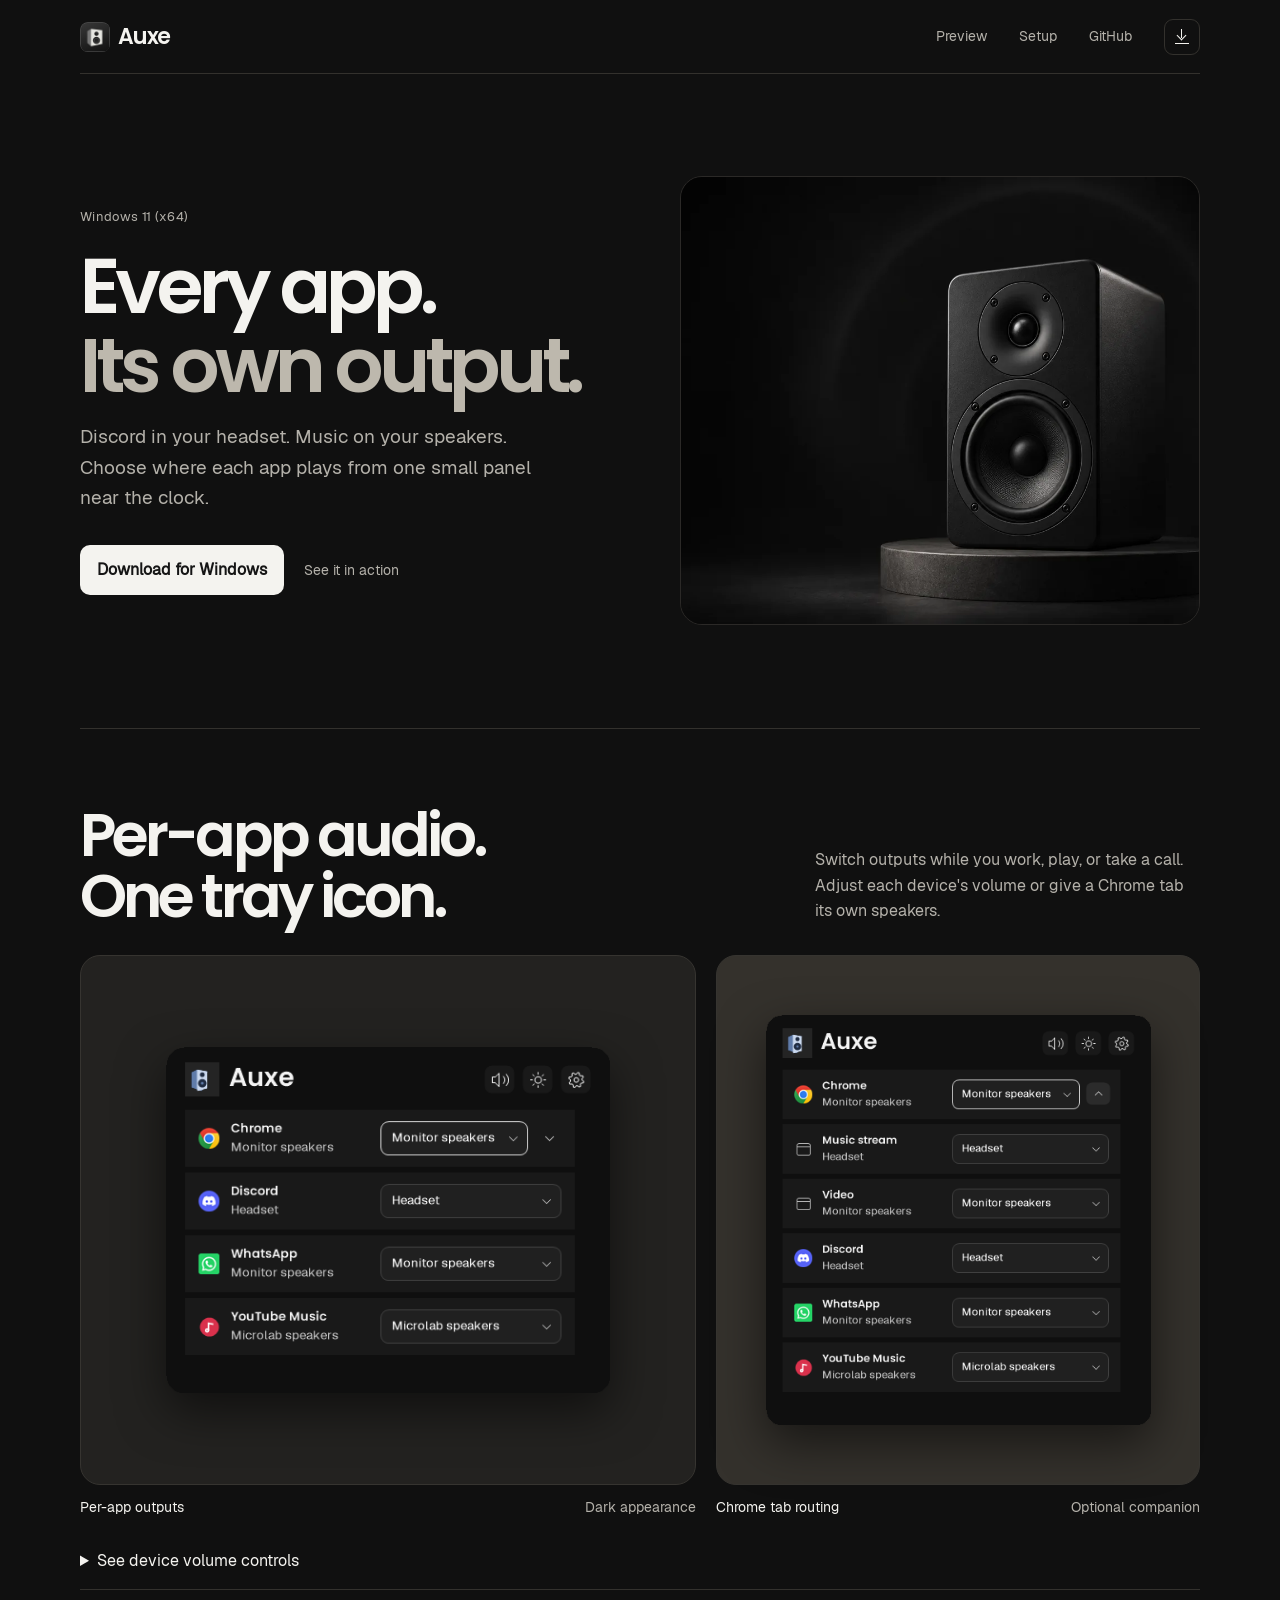
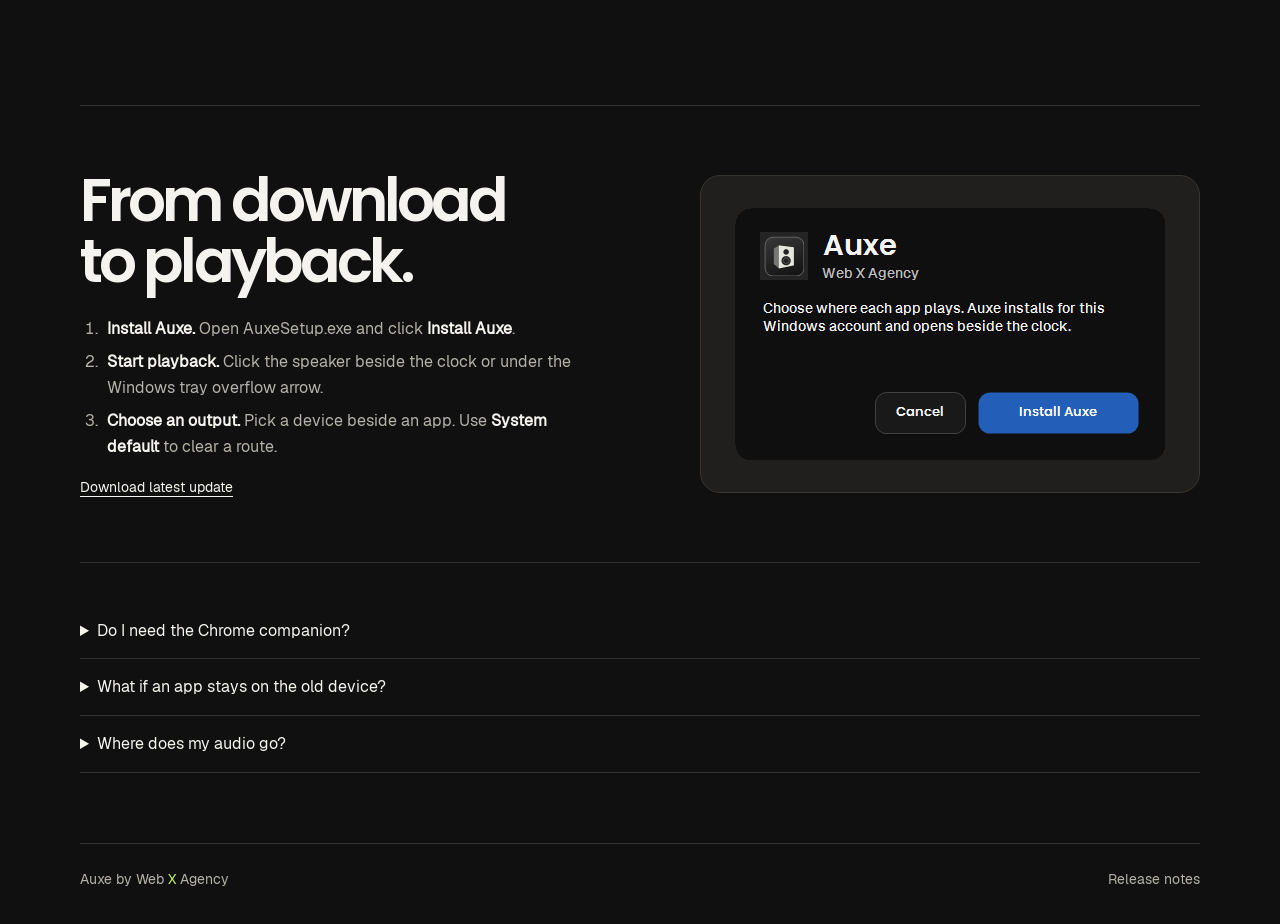
==== docs/index.html @ c4a6a3f7 "Link the Auxe footer to Web X Agency" ====
<!doctype html>
<html lang="en">
<head>
  <meta charset="utf-8">
  <meta name="viewport" content="width=device-width, initial-scale=1">
  <meta name="description" content="Auxe is a lightweight Windows 11 tray app for choosing a different audio output for each app.">
  <meta name="theme-color" content="#101010">
  <title>Auxe Windows Audio Router</title>
  <link rel="icon" href="assets/auxe.png" type="image/png">
  <link rel="stylesheet" href="style.css">
  <script src="motion.js" defer></script>
</head>
<body>
  <a class="skip" href="#main">Skip to content</a>
  <header class="top shell">
    <a class="wordmark" href="./" aria-label="Auxe home"><img src="assets/auxe.png" alt="" width="30" height="30">Auxe</a>
    <nav aria-label="Main navigation">
      <a href="#preview">Preview</a>
      <a href="#setup">Setup</a>
      <a class="nav-source" href="https://github.com/rasithsenanayake/auxe">GitHub</a>
      <a class="nav-download" href="https://github.com/rasithsenanayake/auxe/releases/latest/download/AuxeSetup.exe" aria-label="Download the latest Auxe installer" title="Download Auxe"><span class="download-icon" aria-hidden="true"></span></a>
    </nav>
  </header>

  <main id="main">
    <section class="hero shell" aria-labelledby="hero-title">
      <div class="hero-copy">
        <p class="eyebrow">Windows 11 (x64)</p>
        <h1 id="hero-title">Every app.<br><span>Its own output.</span></h1>
        <p class="lede">Discord in your headset. Music on your speakers. Choose where each app plays from one small panel near the clock.</p>
        <div class="actions">
          <a class="button" href="https://github.com/rasithsenanayake/auxe/releases/latest/download/AuxeSetup.exe">Download for Windows</a>
          <a class="text-link" href="#preview">See it in action</a>
        </div>
      </div>
      <div class="hero-art">
        <img src="assets/speaker.webp" width="1200" height="800" fetchpriority="high" alt="A black two-driver speaker photographed in a dark studio">
      </div>
    </section>

    <section class="preview shell" id="preview" aria-labelledby="preview-title">
      <div class="section-heading" data-reveal>
        <h2 id="preview-title">Per-app audio.<br>One tray icon.</h2>
        <p>Switch outputs while you work, play, or take a call. Adjust each device's volume or give a Chrome tab its own speakers.</p>
      </div>
      <div class="gallery">
        <figure data-reveal>
          <div class="frame dark-frame"><img src="assets/app-outputs.png" alt="Auxe dark tray showing independent outputs for Chrome, Discord, WhatsApp and YouTube Music" width="466" height="364" loading="lazy"></div>
          <figcaption>Per-app outputs <span>Dark appearance</span></figcaption>
        </figure>
        <figure data-reveal>
          <div class="frame light-frame"><img src="assets/chrome-tabs.png" alt="Auxe with the Chrome row expanded and two browser tabs routed independently" width="466" height="496" loading="lazy"></div>
          <figcaption>Chrome tab routing <span>Optional companion</span></figcaption>
        </figure>
      </div>
      <details class="volume-preview">
        <summary>See device volume controls</summary>
        <img src="assets/device-volume.png" width="466" height="298" loading="lazy" alt="Auxe device volume sliders for a headset, monitor and speakers">
      </details>
    </section>

    <section class="setup shell" id="setup" aria-labelledby="setup-title">
      <div data-reveal>
        <h2 id="setup-title">From download<br>to playback.</h2>
        <ol>
          <li><strong>Install Auxe.</strong> Open AuxeSetup.exe and click <strong>Install Auxe</strong>.</li>
          <li><strong>Start playback.</strong> Click the speaker beside the clock or under the Windows tray overflow arrow.</li>
          <li><strong>Choose an output.</strong> Pick a device beside an app. Use <strong>System default</strong> to clear a route.</li>
        </ol>
        <p class="update-link"><a href="https://github.com/rasithsenanayake/auxe/releases/latest/download/AuxeSetup.exe">Download latest update</a></p>
      </div>
      <figure class="setup-image" data-reveal><img src="assets/setup.png" width="430" height="252" loading="lazy" alt="Auxe Setup with a large Install Auxe button"></figure>
    </section>

    <section class="answers shell" aria-label="Common questions">
      <details>
        <summary>Do I need the Chrome companion?</summary>
        <p>Use the companion for individual Chrome tabs and the installed YouTube Music window. Windows apps like Discord and WhatsApp work with Auxe on their own. Open the gear menu in Auxe and choose <strong>Chrome companion setup</strong> for the folder and instructions.</p>
      </details>
      <details>
        <summary>What if an app stays on the old device?</summary>
        <p>Some apps hold on to their original audio stream. Restart playback, rejoin the call, or set the playback device inside that app to System default.</p>
      </details>
      <details>
        <summary>Where does my audio go?</summary>
        <p>Audio stays on your PC. Auxe has no account, analytics, or telemetry. Optional update checks contact GitHub to fetch releases. You can turn them off in the gear menu.</p>
      </details>
    </section>
  </main>

  <footer class="shell footer">
    <span>Auxe by <a href="https://www.thewebxagency.com/">Web <span class="agency-accent">X</span> Agency</a></span>
    <a href="https://github.com/rasithsenanayake/auxe/releases">Release notes</a>
  </footer>
</body>
</html>
---- docs/style.css ----
@font-face {
  font-family: Geist;
  src: url("assets/Geist-Regular.ttf") format("truetype");
  font-display: swap;
}
@font-face {
  font-family: Poppins;
  src: url("assets/Poppins-SemiBold.ttf") format("truetype");
  font-weight: 600;
  font-display: swap;
}

:root {
  color-scheme: dark;
  --background: #101010;
  --ink: #f4f3ef;
  --muted: #b4b1aa;
  --line: #33312d;
  --display: Poppins, "Segoe UI", sans-serif;
  --body: Geist, "Segoe UI", sans-serif;
}

* { box-sizing: border-box; }
html { scroll-behavior: smooth; }
body { margin: 0; background: var(--background); color: var(--ink); font: 16px/1.6 var(--body); }
a { color: inherit; }
img { display: block; max-width: 100%; height: auto; }
figure, p { margin: 0; }
a:focus-visible, summary:focus-visible { outline: 2px solid #e9e2d3; outline-offset: 5px; }
.shell { width: min(1120px, calc(100% - 56px)); margin-inline: auto; }
.skip { position: absolute; top: 10px; left: 12px; padding: 10px 14px; background: var(--ink); color: var(--background); transform: translateY(-160%); z-index: 2; }
.skip:focus { transform: none; }

.top { min-height: 74px; display: flex; align-items: center; justify-content: space-between; border-bottom: 1px solid var(--line); gap: 18px; }
.wordmark { display: inline-flex; align-items: center; gap: 8px; font: 600 22px/1 var(--display); letter-spacing: -.055em; text-decoration: none; }
.wordmark img { background: #262626; border-radius: 8px; }
nav { display: flex; align-items: center; gap: clamp(14px, 3vw, 32px); }
nav a, .footer a { color: var(--muted); text-decoration: none; font-size: 14px; }
nav a:hover, .footer a:hover, .text-link:hover { color: #fff; }
.footer .agency-accent { color: #c7f464; }
.nav-download { display: inline-grid; place-items: center; width: 36px; height: 36px; flex: 0 0 auto; color: var(--ink); border: 1px solid var(--line); border-radius: 9px; transition: background .18s; }
.nav-download:hover { background: #31302d; }
.download-icon { position: relative; width: 14px; height: 15px; border-bottom: 1.5px solid currentColor; }
.download-icon::before { content: ""; position: absolute; height: 9px; border-left: 1.5px solid currentColor; left: 6px; top: 0; }
.download-icon::after { content: ""; position: absolute; width: 6px; height: 6px; border-bottom: 1.5px solid currentColor; border-right: 1.5px solid currentColor; left: 3.25px; top: 3px; transform: rotate(45deg); }

.hero { display: grid; grid-template-columns: 1.04fr .96fr; gap: 36px; align-items: center; padding-block: clamp(50px, 8vw, 106px); }
.eyebrow { color: var(--muted); font-size: 13px; letter-spacing: .025em; }
h1, h2 { font: 600 1em/1.02 var(--display); margin: 0; letter-spacing: -.065em; }
h1 { font-size: clamp(49px, 6vw, 84px); margin-block: 20px 18px; }
h1 span { color: #bdb8ad; }
.lede { color: var(--muted); max-width: 38ch; font-size: clamp(16px, 1.6vw, 19px); }
.actions { margin-top: 32px; display: flex; align-items: center; flex-wrap: wrap; gap: 20px; }
.button { display: inline-flex; gap: 13px; align-items: center; padding: 12px 17px; border-radius: 10px; background: var(--ink); color: #151515; font-weight: 650; text-decoration: none; transition: background .18s, transform .18s; }
.button:hover { background: #ded9cf; transform: translateY(-2px); }
.text-link { color: var(--muted); text-decoration: none; font-size: 14px; }
.hero-art { overflow: hidden; border: 1px solid #2b2927; border-radius: 22px; background: #141414; }
.hero-art img { aspect-ratio: 1.16; width: 100%; object-fit: cover; object-position: 64% center; }

.preview, .setup, .answers { scroll-margin-top: 20px; }
.preview { border-top: 1px solid var(--line); padding-top: clamp(42px, 6vw, 76px); }
.section-heading { display: flex; justify-content: space-between; align-items: end; flex-wrap: wrap; gap: 22px; margin-bottom: 28px; }
h2 { font-size: clamp(36px, 5vw, 60px); }
.section-heading p { color: var(--muted); max-width: 35ch; padding-bottom: 3px; }
.gallery { display: grid; grid-template-columns: 1.12fr .88fr; gap: 20px; }
.frame { min-height: clamp(350px, 44vw, 530px); display: grid; place-items: center; padding: clamp(16px, 4vw, 48px); border-radius: 20px; border: 1px solid #363430; }
.dark-frame { background: #232220; }
.light-frame { background: #34312c; }
.frame img { width: min(100%, 444px); filter: drop-shadow(0 18px 24px #0008); }
.light-frame img { width: min(100%, 385px); }
figcaption { margin-top: 11px; display: flex; justify-content: space-between; gap: 10px; font-size: 14px; }
figcaption span { color: var(--muted); }
.volume-preview { margin-top: 15px; }
.volume-preview img { margin-block: 16px 4px; border: 1px solid var(--line); border-radius: 18px; }
.setup { display: grid; grid-template-columns: 1.08fr .92fr; align-items: center; gap: 32px; margin-top: clamp(58px, 9vw, 118px); padding-block: clamp(38px, 5vw, 66px); border-block: 1px solid var(--line); }
.setup ol { padding-inline-start: 22px; color: var(--muted); margin: 23px 0 0; max-width: 47ch; }
.setup li { padding-left: 5px; margin-bottom: 8px; }
.setup strong { color: var(--ink); }
.update-link { margin-top: 16px; font-size: 14px; }
.update-link a { text-underline-offset: 4px; }
.setup-image { display: grid; justify-items: center; padding: clamp(16px, 4vw, 32px); background: #201f1d; border: 1px solid #383530; border-radius: 20px; }
.answers { padding-block: 40px 70px; }
details { border-bottom: 1px solid var(--line); padding-block: 15px; }
summary { font-size: 16px; cursor: pointer; }
details p { color: var(--muted); max-width: 68ch; padding-top: 10px; }
.footer { display: flex; justify-content: space-between; gap: 12px; padding-block: 24px 34px; border-top: 1px solid var(--line); color: var(--muted); font-size: 14px; }

@media (prefers-reduced-motion: no-preference) {
  @keyframes arrive {
    from { opacity: 0; transform: translateY(12px); }
    to { opacity: 1; transform: translateY(0); }
  }
  .hero-copy { animation: arrive .48s cubic-bezier(.2, .7, .25, 1) both; }
  .hero-art { animation: arrive .56s .06s cubic-bezier(.2, .7, .25, 1) both; }
  .motion-ready [data-reveal] { transition: opacity .45s ease, transform .45s cubic-bezier(.2, .7, .25, 1); }
  .motion-ready [data-reveal]:not(.visible) { opacity: 0; transform: translateY(14px); }
  .frame img { transition: transform .28s ease; }
  .frame:hover img { transform: translateY(-3px); }
}

@media (max-width: 900px) {
  .hero { gap: 22px; }
  h1 { font-size: clamp(45px, 7.3vw, 68px); }
  .actions { gap: 12px; }
}

@media (max-width: 700px) {
  .shell { width: calc(100% - 36px); }
  .top { min-height: 65px; }
  nav { gap: 12px; }
  nav a { font-size: 13px; }
  .hero, .gallery, .setup { grid-template-columns: 1fr; }
  .hero { gap: 28px; padding-block: 47px; }
  h1 { font-size: clamp(44px, 11vw, 69px); }
  .hero-art img { aspect-ratio: 1.55; }
  .frame { min-height: auto; }
  .section-heading { align-items: start; }
  .answers { padding-bottom: 52px; }
}

@media (max-width: 365px) {
  .nav-source { display: none; }
}

@media (prefers-reduced-motion: reduce) {
  html { scroll-behavior: auto; }
  .button { transition: none; }
  .button:hover { transform: none; }
}
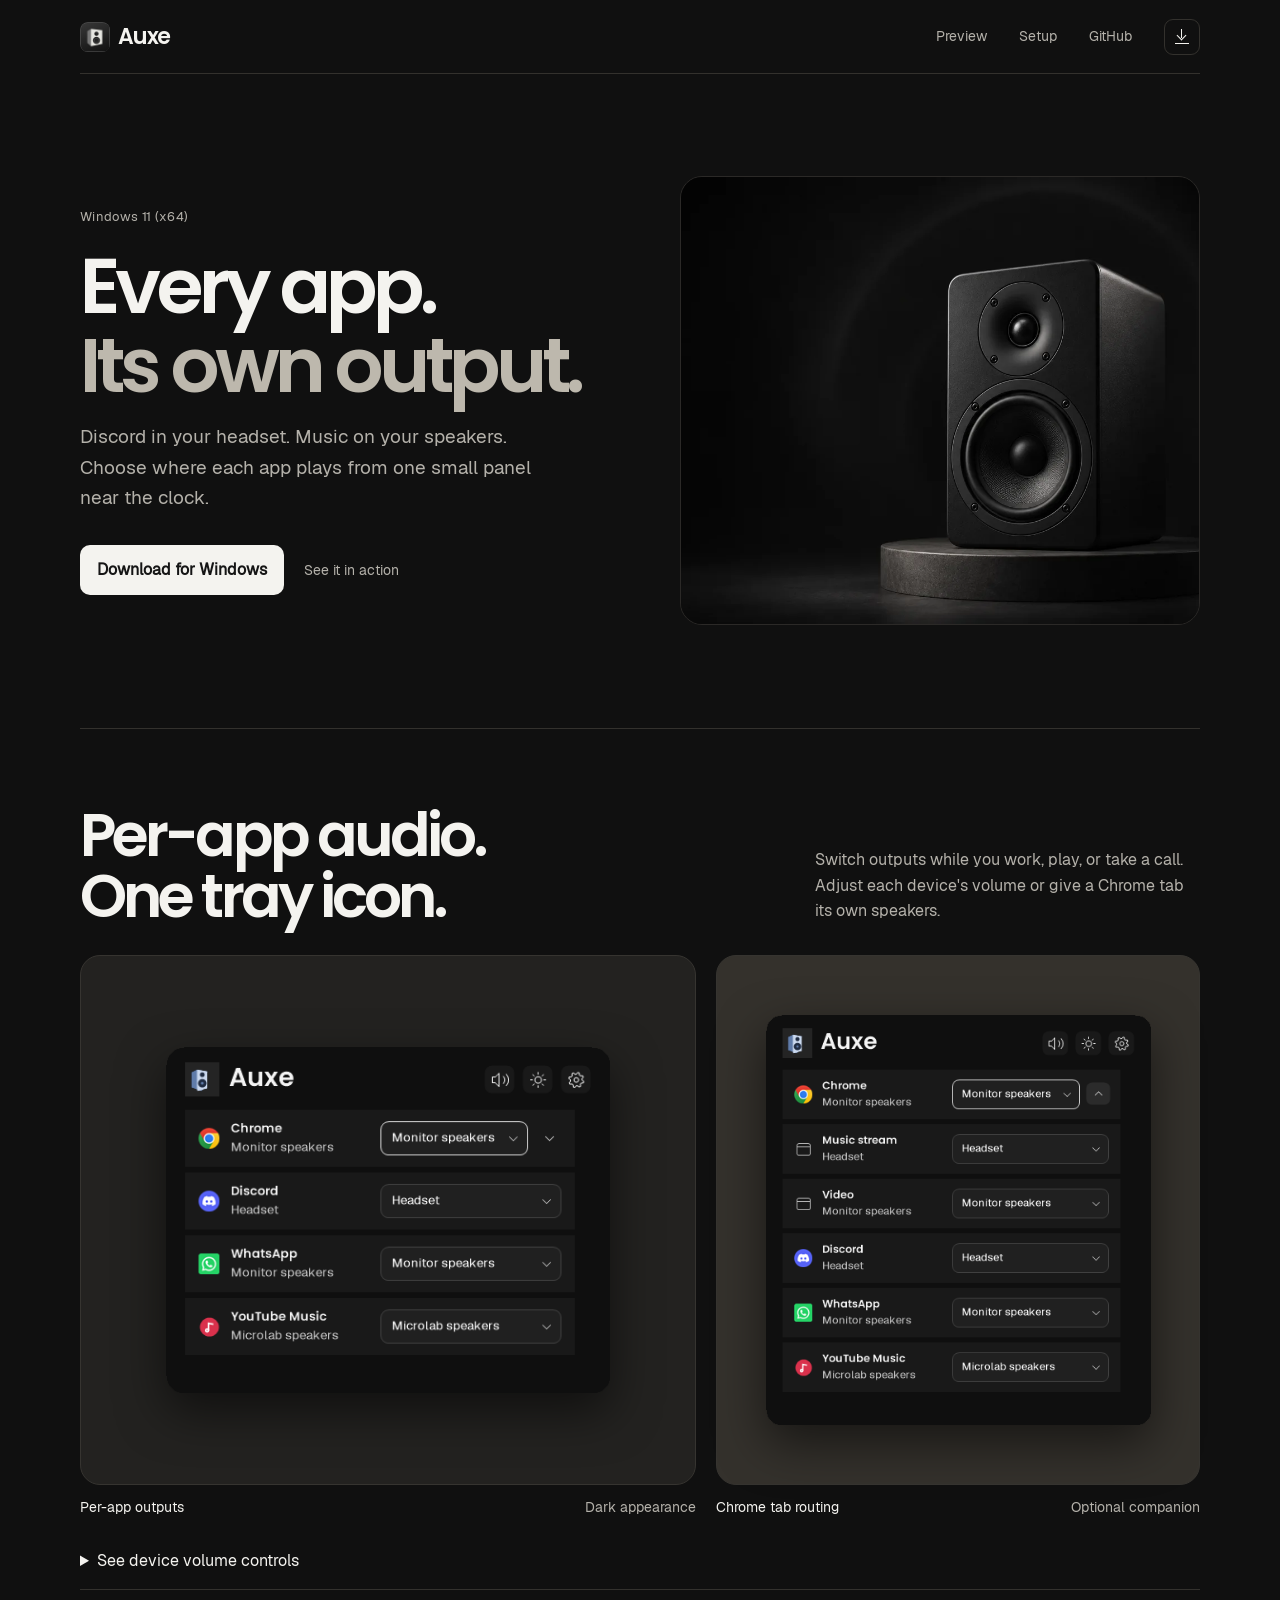
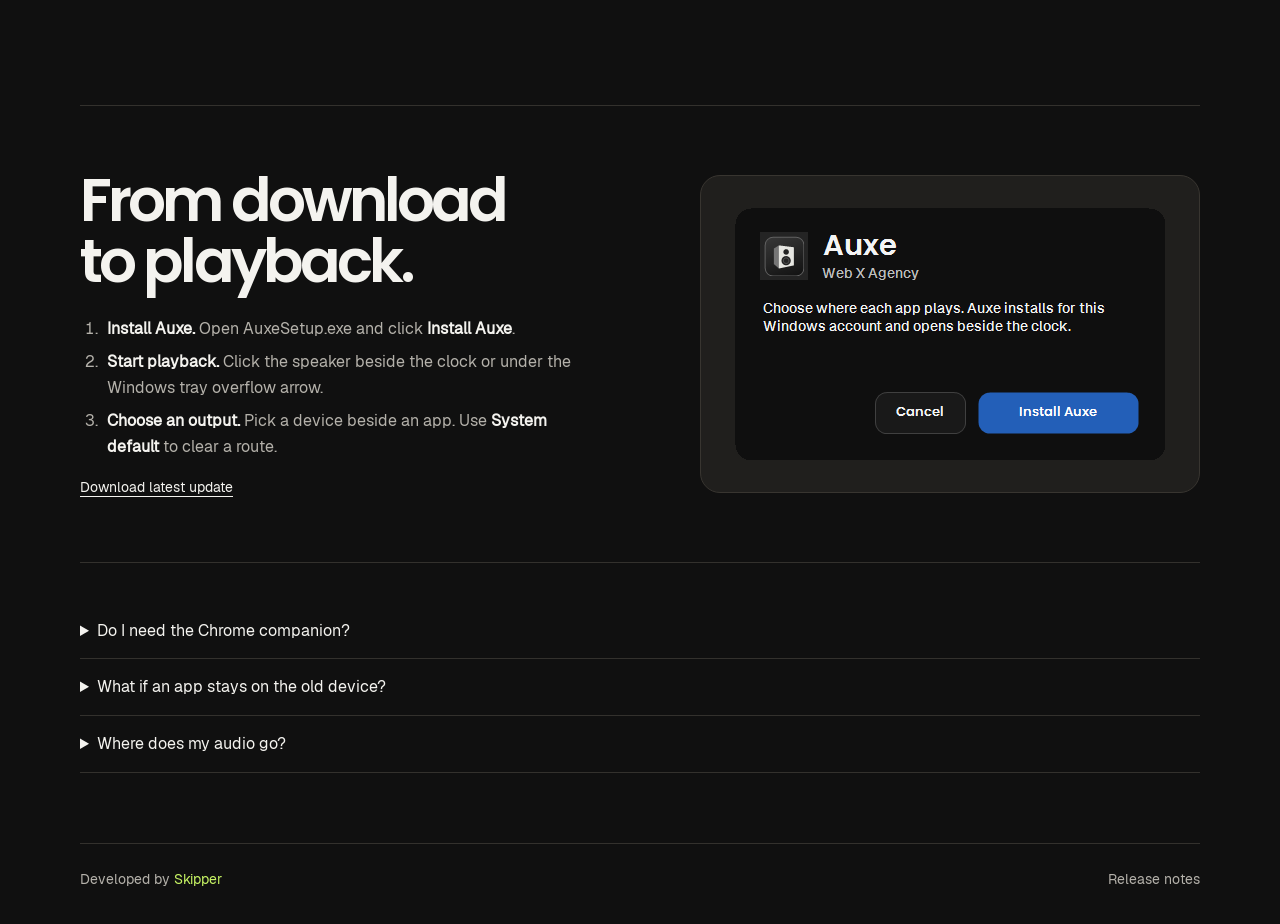
==== commit b9345288: "Credit Skipper as the Auxe developer" ====
--- a/docs/index.html
+++ b/docs/index.html
@@ -89,7 +89,7 @@
   </main>
 
   <footer class="shell footer">
-    <span>Auxe by <a href="https://www.thewebxagency.com/">Web <span class="agency-accent">X</span> Agency</a></span>
+    <span>Developed by <span class="developer-credit">Skipper</span></span>
     <a href="https://github.com/rasithsenanayake/auxe/releases">Release notes</a>
   </footer>
 </body>
--- a/docs/style.css
+++ b/docs/style.css
@@ -37,7 +37,7 @@
 nav { display: flex; align-items: center; gap: clamp(14px, 3vw, 32px); }
 nav a, .footer a { color: var(--muted); text-decoration: none; font-size: 14px; }
 nav a:hover, .footer a:hover, .text-link:hover { color: #fff; }
-.footer .agency-accent { color: #c7f464; }
+.footer .developer-credit { color: #c7f464; }
 .nav-download { display: inline-grid; place-items: center; width: 36px; height: 36px; flex: 0 0 auto; color: var(--ink); border: 1px solid var(--line); border-radius: 9px; transition: background .18s; }
 .nav-download:hover { background: #31302d; }
 .download-icon { position: relative; width: 14px; height: 15px; border-bottom: 1.5px solid currentColor; }
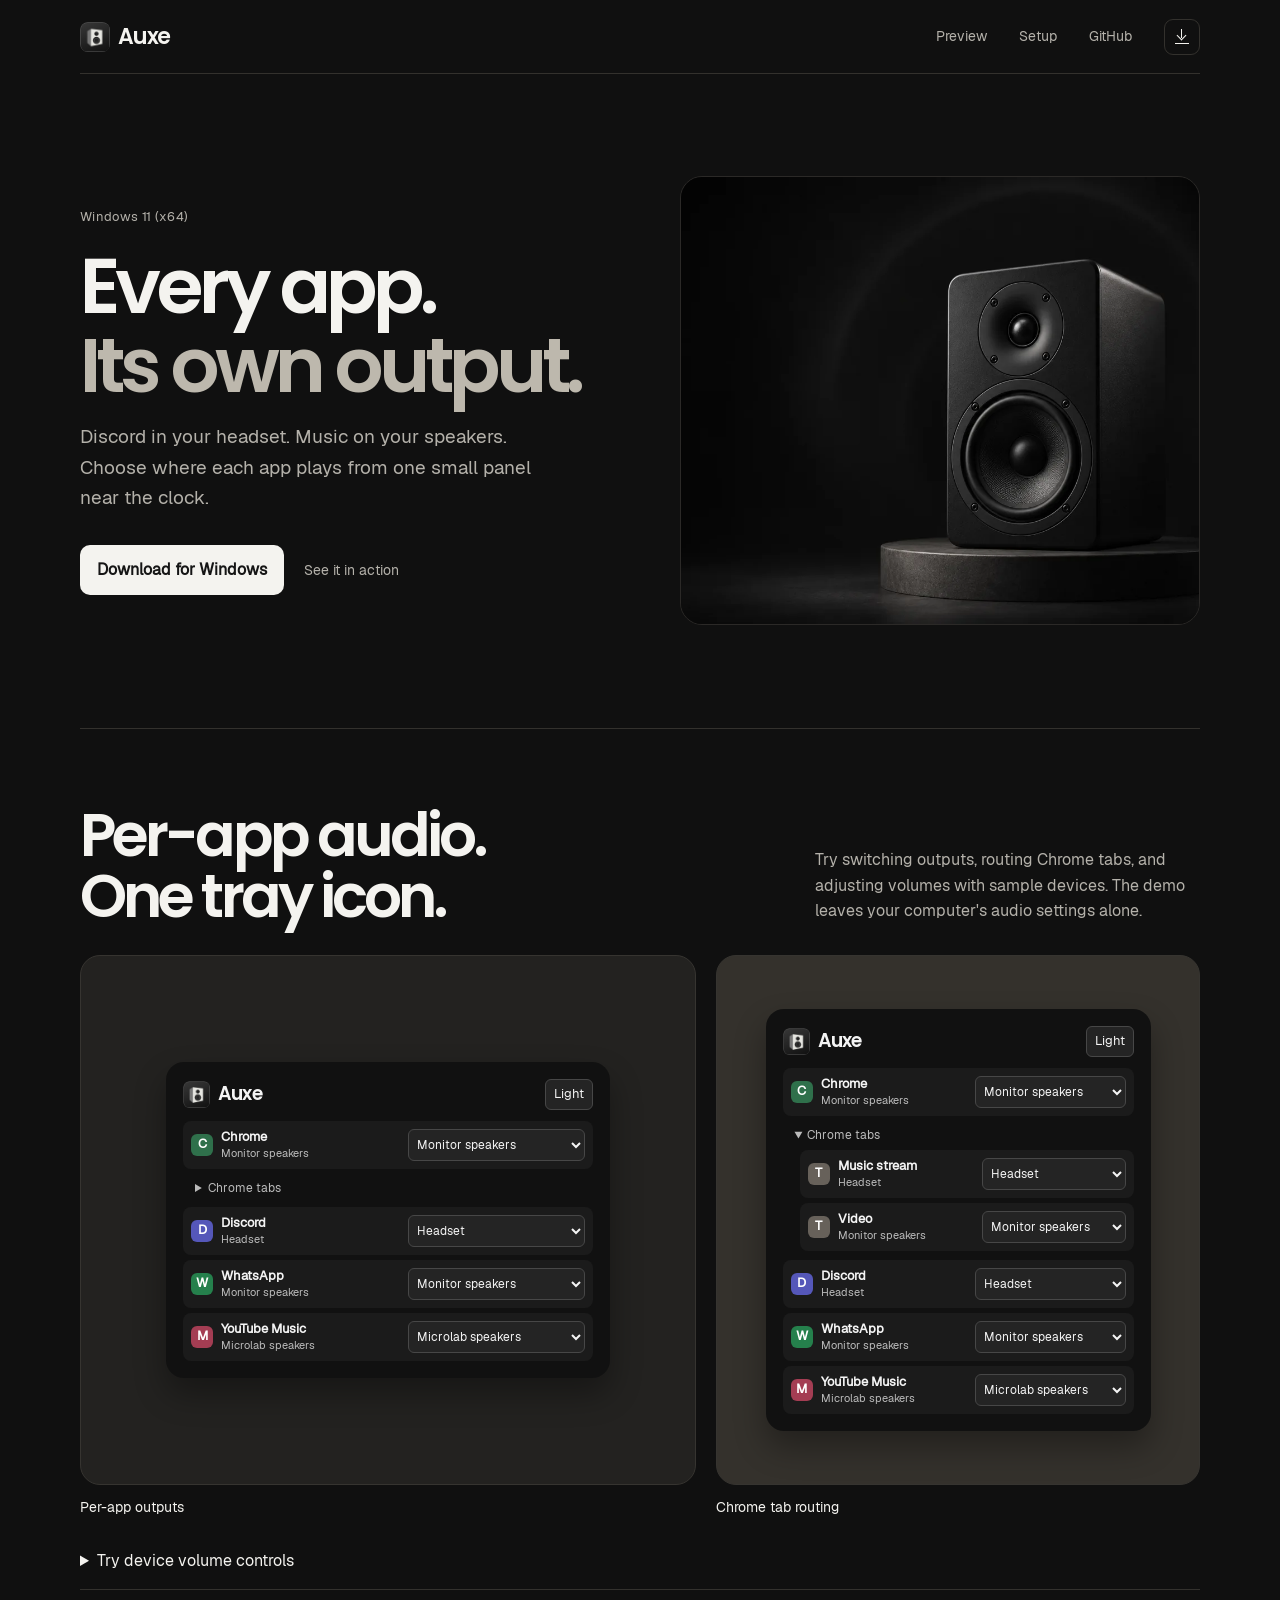
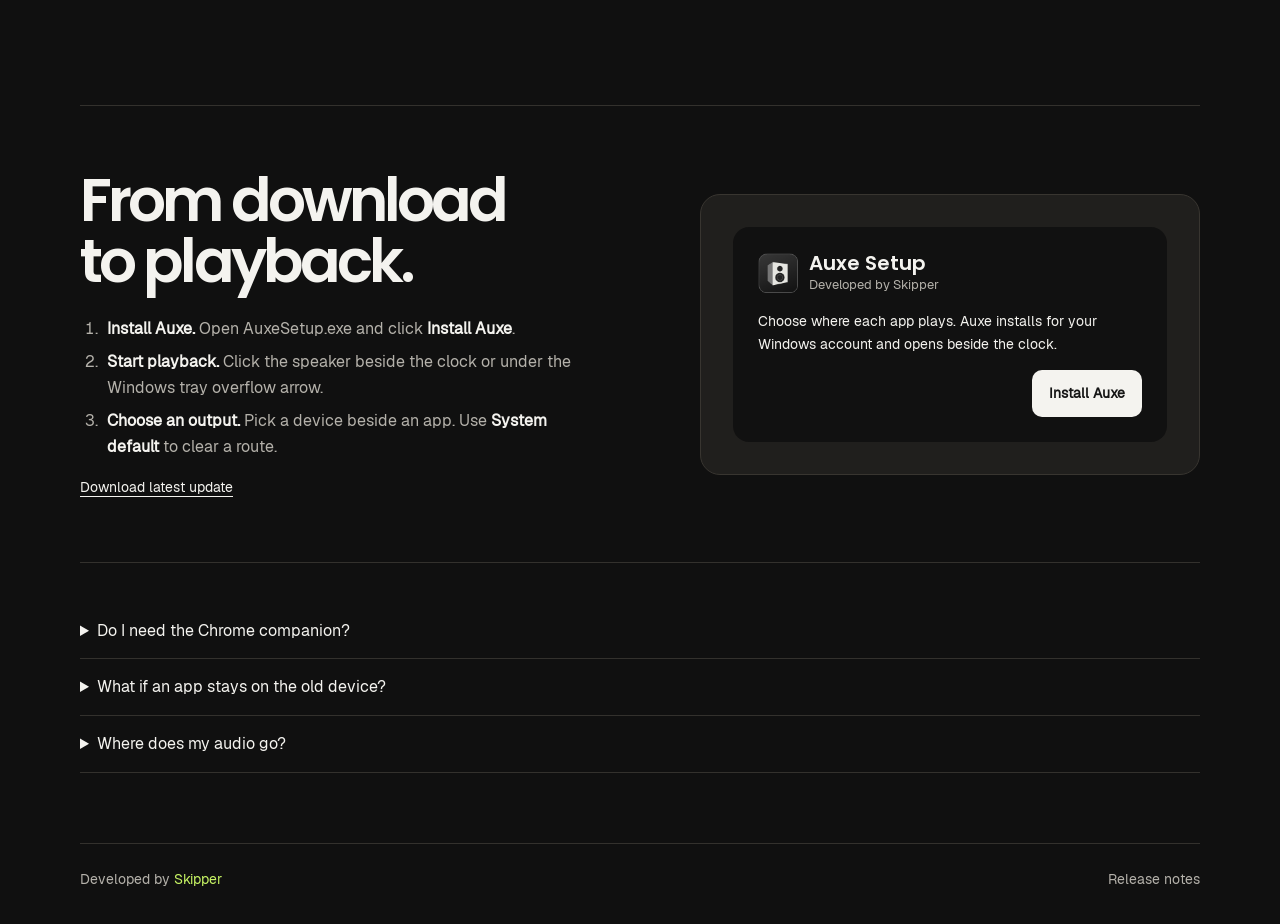
==== commit dd36f425: "Make the Auxe website previews interactive" ====
--- a/docs/index.html
+++ b/docs/index.html
@@ -9,6 +9,7 @@
   <link rel="icon" href="assets/auxe.png" type="image/png">
   <link rel="stylesheet" href="style.css">
   <script src="motion.js" defer></script>
+  <script src="demo.js" defer></script>
 </head>
 <body>
   <a class="skip" href="#main">Skip to content</a>
@@ -41,21 +42,21 @@
     <section class="preview shell" id="preview" aria-labelledby="preview-title">
       <div class="section-heading" data-reveal>
         <h2 id="preview-title">Per-app audio.<br>One tray icon.</h2>
-        <p>Switch outputs while you work, play, or take a call. Adjust each device's volume or give a Chrome tab its own speakers.</p>
+        <p>Try switching outputs, routing Chrome tabs, and adjusting volumes with sample devices. The demo leaves your computer's audio settings alone.</p>
       </div>
       <div class="gallery">
         <figure data-reveal>
-          <div class="frame dark-frame"><img src="assets/app-outputs.png" alt="Auxe dark tray showing independent outputs for Chrome, Discord, WhatsApp and YouTube Music" width="466" height="364" loading="lazy"></div>
-          <figcaption>Per-app outputs <span>Dark appearance</span></figcaption>
+          <div class="frame dark-frame" data-demo="apps"><img src="assets/app-outputs.png" alt="Auxe dark tray showing independent outputs for Chrome, Discord, WhatsApp and YouTube Music" width="466" height="364" loading="lazy"></div>
+          <figcaption>Per-app outputs</figcaption>
         </figure>
         <figure data-reveal>
-          <div class="frame light-frame"><img src="assets/chrome-tabs.png" alt="Auxe with the Chrome row expanded and two browser tabs routed independently" width="466" height="496" loading="lazy"></div>
-          <figcaption>Chrome tab routing <span>Optional companion</span></figcaption>
+          <div class="frame light-frame" data-demo="tabs"><img src="assets/chrome-tabs.png" alt="Auxe with the Chrome row expanded and two browser tabs routed independently" width="466" height="496" loading="lazy"></div>
+          <figcaption>Chrome tab routing</figcaption>
         </figure>
       </div>
       <details class="volume-preview">
-        <summary>See device volume controls</summary>
-        <img src="assets/device-volume.png" width="466" height="298" loading="lazy" alt="Auxe device volume sliders for a headset, monitor and speakers">
+        <summary>Try device volume controls</summary>
+        <div data-demo="volume"><img src="assets/device-volume.png" width="466" height="298" loading="lazy" alt="Auxe device volume sliders for a headset, monitor and speakers"></div>
       </details>
     </section>
 
@@ -69,7 +70,16 @@
         </ol>
         <p class="update-link"><a href="https://github.com/rasithsenanayake/auxe/releases/latest/download/AuxeSetup.exe">Download latest update</a></p>
       </div>
-      <figure class="setup-image" data-reveal><img src="assets/setup.png" width="430" height="252" loading="lazy" alt="Auxe Setup with a large Install Auxe button"></figure>
+      <div class="setup-image" data-reveal>
+        <div class="setup-card">
+          <div class="setup-brand">
+            <img src="assets/auxe.png" width="40" height="40" alt="">
+            <div><strong>Auxe Setup</strong><span>Developed by Skipper</span></div>
+          </div>
+          <p>Choose where each app plays. Auxe installs for your Windows account and opens beside the clock.</p>
+          <a class="button setup-install" href="https://github.com/rasithsenanayake/auxe/releases/latest/download/AuxeSetup.exe" aria-label="Install Auxe by downloading AuxeSetup.exe">Install Auxe</a>
+        </div>
+      </div>
     </section>
 
     <section class="answers shell" aria-label="Common questions">
--- a/docs/style.css
+++ b/docs/style.css
@@ -127,3 +127,86 @@
   .button { transition: none; }
   .button:hover { transform: none; }
 }
+
+.demo-panel {
+  --panel: #111;
+  --row: #1b1b1b;
+  --control: #242424;
+  --edge: #474747;
+  --text: #f4f4f4;
+  --quiet: #bbb;
+  width: min(100%, 444px);
+  min-width: 0;
+  padding: clamp(11px, 2vw, 17px);
+  border-radius: 18px;
+  background: var(--panel);
+  color: var(--text);
+  box-shadow: 0 16px 32px #0005;
+  font-size: 13px;
+  color-scheme: dark;
+}
+.demo-panel.demo-light {
+  --panel: #f4f3f0;
+  --row: #fff;
+  --control: #f0efeb;
+  --edge: #bbb8af;
+  --text: #222;
+  --quiet: #555;
+  color-scheme: light;
+}
+.light-frame .demo-panel { width: min(100%, 385px); }
+.demo-heading { display: flex; gap: 8px; align-items: center; padding-bottom: 11px; }
+.demo-heading img { width: 27px; border-radius: 6px; box-shadow: none; filter: none; }
+.demo-heading strong { font: 600 19px/1.1 var(--display); letter-spacing: -.04em; }
+.demo-theme {
+  margin-left: auto;
+  padding: 4px 8px;
+  border: 1px solid var(--edge);
+  border-radius: 6px;
+  background: var(--control);
+  color: var(--text);
+  font: inherit;
+  cursor: pointer;
+}
+.demo-rows { display: grid; gap: 5px; }
+.demo-row, .demo-level { border-radius: 8px; background: var(--row); padding: 8px; }
+.demo-row { display: grid; grid-template-columns: 23px minmax(0, 1fr) minmax(0, 45%); gap: 7px; align-items: center; }
+.demo-mark { display: grid; place-items: center; width: 22px; height: 22px; border-radius: 6px; background: #67615a; color: #fff; font-weight: 700; }
+.demo-mark.chrome { background: #2f704b; }
+.demo-mark.discord { background: #5557b9; }
+.demo-mark.whatsapp { background: #25804c; }
+.demo-mark.music { background: #a43d53; }
+.demo-identity { min-width: 0; line-height: 1.3; }
+.demo-identity strong, .demo-identity small { display: block; overflow: hidden; text-overflow: ellipsis; white-space: nowrap; }
+.demo-identity strong { font-weight: 650; }
+.demo-identity small { color: var(--quiet); font-size: 11px; }
+.demo-panel select {
+  width: 100%;
+  min-width: 0;
+  padding: 6px 4px;
+  border: 1px solid var(--edge);
+  border-radius: 6px;
+  background: var(--control);
+  color: var(--text);
+  font: 12px/1.3 var(--body);
+  cursor: pointer;
+}
+.demo-panel button:focus-visible, .demo-panel input:focus-visible, .demo-panel select:focus-visible, .demo-panel summary:focus-visible {
+  outline: 2px solid var(--text);
+  outline-offset: 2px;
+}
+.demo-tabs { padding: 3px 0 3px 8px; border: 0; }
+.demo-tabs summary { width: fit-content; padding: 2px 4px; color: var(--quiet); font: 12px/1.5 var(--body); }
+.demo-tabs > div { display: grid; gap: 5px; margin: 4px 0 1px 9px; }
+.volume-preview [data-demo] { margin-block: 15px 3px; }
+.demo-level label { display: block; font-weight: 650; }
+.demo-level > div { display: grid; grid-template-columns: minmax(0, 1fr) 38px; align-items: center; gap: 9px; }
+.demo-level input { width: 100%; margin: 2px 0; accent-color: var(--text); cursor: pointer; }
+.demo-level output { color: var(--quiet); text-align: right; font-variant-numeric: tabular-nums; }
+.setup-card { display: grid; gap: 15px; width: 100%; padding: clamp(14px, 2vw, 25px); border-radius: 16px; background: #111; }
+.setup-brand { display: flex; align-items: center; gap: 11px; }
+.setup-brand strong, .setup-brand span { display: block; }
+.setup-brand strong { font: 600 20px/1.15 var(--display); }
+.setup-brand span { color: var(--muted); font-size: 13px; }
+.setup-card p { font-size: 14px; }
+.setup-install { justify-self: end; font-size: 14px; }
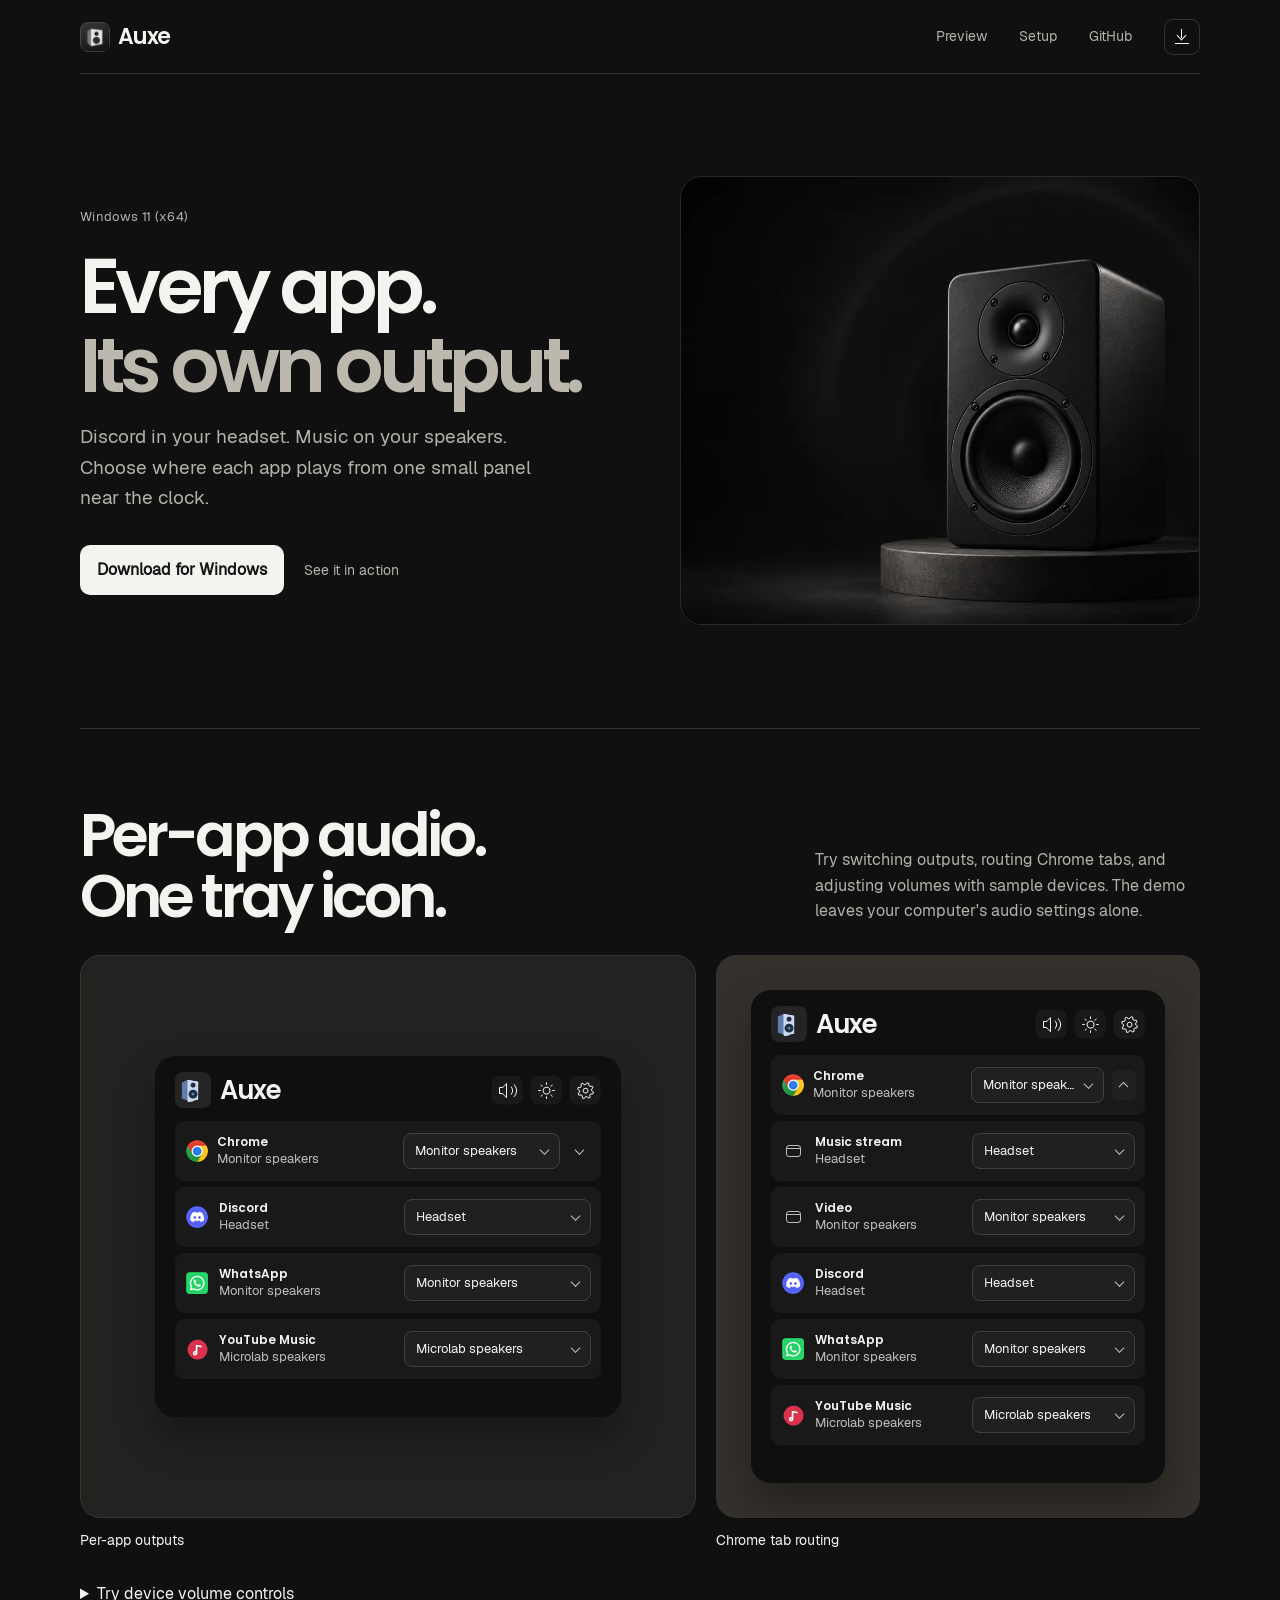
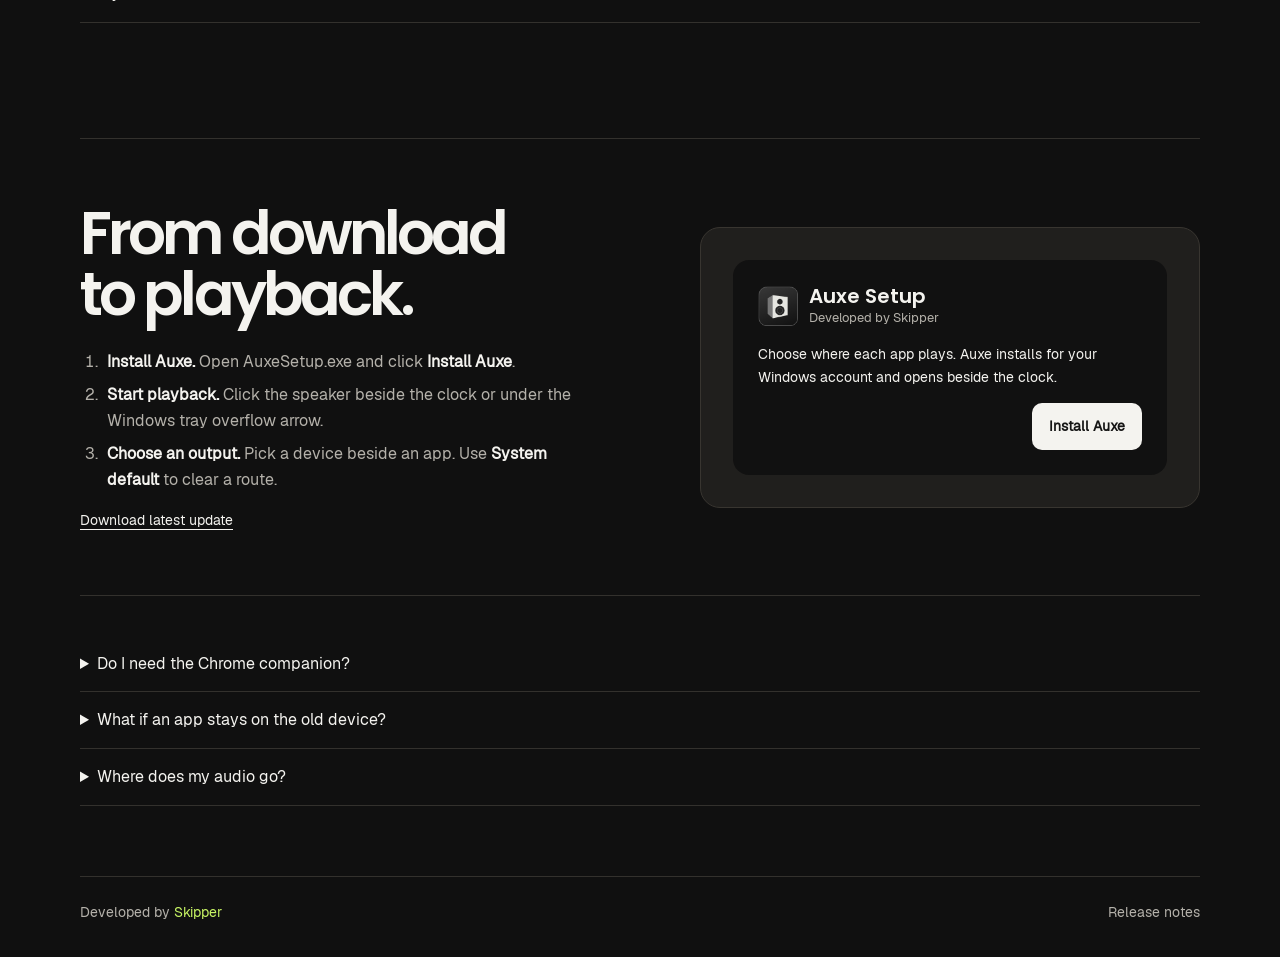
==== commit 484be1b5: "Match the Windows tray in the website preview" ====
--- a/docs/index.html
+++ b/docs/index.html
@@ -7,9 +7,10 @@
   <meta name="theme-color" content="#101010">
   <title>Auxe Windows Audio Router</title>
   <link rel="icon" href="assets/auxe.png" type="image/png">
-  <link rel="stylesheet" href="style.css">
+  <link rel="stylesheet" href="style.css?v=3">
+  <link rel="stylesheet" href="tray-preview.css">
   <script src="motion.js" defer></script>
-  <script src="demo.js" defer></script>
+  <script src="tray-preview.js" defer></script>
 </head>
 <body>
   <a class="skip" href="#main">Skip to content</a>
@@ -83,7 +84,7 @@
     </section>
 
     <section class="answers shell" aria-label="Common questions">
-      <details>
+      <details id="chrome-setup">
         <summary>Do I need the Chrome companion?</summary>
         <p>Use the companion for individual Chrome tabs and the installed YouTube Music window. Windows apps like Discord and WhatsApp work with Auxe on their own. Open the gear menu in Auxe and choose <strong>Chrome companion setup</strong> for the folder and instructions.</p>
       </details>
--- a/docs/style.css
+++ b/docs/style.css
@@ -128,81 +128,6 @@
   .button:hover { transform: none; }
 }
 
-.demo-panel {
-  --panel: #111;
-  --row: #1b1b1b;
-  --control: #242424;
-  --edge: #474747;
-  --text: #f4f4f4;
-  --quiet: #bbb;
-  width: min(100%, 444px);
-  min-width: 0;
-  padding: clamp(11px, 2vw, 17px);
-  border-radius: 18px;
-  background: var(--panel);
-  color: var(--text);
-  box-shadow: 0 16px 32px #0005;
-  font-size: 13px;
-  color-scheme: dark;
-}
-.demo-panel.demo-light {
-  --panel: #f4f3f0;
-  --row: #fff;
-  --control: #f0efeb;
-  --edge: #bbb8af;
-  --text: #222;
-  --quiet: #555;
-  color-scheme: light;
-}
-.light-frame .demo-panel { width: min(100%, 385px); }
-.demo-heading { display: flex; gap: 8px; align-items: center; padding-bottom: 11px; }
-.demo-heading img { width: 27px; border-radius: 6px; box-shadow: none; filter: none; }
-.demo-heading strong { font: 600 19px/1.1 var(--display); letter-spacing: -.04em; }
-.demo-theme {
-  margin-left: auto;
-  padding: 4px 8px;
-  border: 1px solid var(--edge);
-  border-radius: 6px;
-  background: var(--control);
-  color: var(--text);
-  font: inherit;
-  cursor: pointer;
-}
-.demo-rows { display: grid; gap: 5px; }
-.demo-row, .demo-level { border-radius: 8px; background: var(--row); padding: 8px; }
-.demo-row { display: grid; grid-template-columns: 23px minmax(0, 1fr) minmax(0, 45%); gap: 7px; align-items: center; }
-.demo-mark { display: grid; place-items: center; width: 22px; height: 22px; border-radius: 6px; background: #67615a; color: #fff; font-weight: 700; }
-.demo-mark.chrome { background: #2f704b; }
-.demo-mark.discord { background: #5557b9; }
-.demo-mark.whatsapp { background: #25804c; }
-.demo-mark.music { background: #a43d53; }
-.demo-identity { min-width: 0; line-height: 1.3; }
-.demo-identity strong, .demo-identity small { display: block; overflow: hidden; text-overflow: ellipsis; white-space: nowrap; }
-.demo-identity strong { font-weight: 650; }
-.demo-identity small { color: var(--quiet); font-size: 11px; }
-.demo-panel select {
-  width: 100%;
-  min-width: 0;
-  padding: 6px 4px;
-  border: 1px solid var(--edge);
-  border-radius: 6px;
-  background: var(--control);
-  color: var(--text);
-  font: 12px/1.3 var(--body);
-  cursor: pointer;
-}
-.demo-panel button:focus-visible, .demo-panel input:focus-visible, .demo-panel select:focus-visible, .demo-panel summary:focus-visible {
-  outline: 2px solid var(--text);
-  outline-offset: 2px;
-}
-.demo-tabs { padding: 3px 0 3px 8px; border: 0; }
-.demo-tabs summary { width: fit-content; padding: 2px 4px; color: var(--quiet); font: 12px/1.5 var(--body); }
-.demo-tabs > div { display: grid; gap: 5px; margin: 4px 0 1px 9px; }
-.volume-preview [data-demo] { margin-block: 15px 3px; }
-.demo-level label { display: block; font-weight: 650; }
-.demo-level > div { display: grid; grid-template-columns: minmax(0, 1fr) 38px; align-items: center; gap: 9px; }
-.demo-level input { width: 100%; margin: 2px 0; accent-color: var(--text); cursor: pointer; }
-.demo-level output { color: var(--quiet); text-align: right; font-variant-numeric: tabular-nums; }
 .setup-card { display: grid; gap: 15px; width: 100%; padding: clamp(14px, 2vw, 25px); border-radius: 16px; background: #111; }
 .setup-brand { display: flex; align-items: center; gap: 11px; }
 .setup-brand strong, .setup-brand span { display: block; }
--- a/docs/tray-preview.css
+++ b/docs/tray-preview.css
@@ -0,0 +1,138 @@
+:root { --tray-preview-ready: 1; }
+
+.gallery > figure { display: grid; grid-template-rows: 1fr auto; min-width: 0; }
+.gallery .frame[data-demo] { padding: clamp(13px, 3vw, 34px); }
+
+.demo-panel {
+  --tray: #0f0f0f;
+  --row: #191919;
+  --control: #202020;
+  --edge: #404040;
+  --text: #f4f4f4;
+  --muted-text: #bebebe;
+  width: min(100%, 466px);
+  min-width: 0;
+  padding: 16px 20px 38px;
+  border-radius: 20px;
+  background: var(--tray);
+  color: var(--text);
+  color-scheme: dark;
+  box-shadow: 0 20px 40px #0005;
+  font: 13.5px/1.25 var(--body);
+}
+.demo-panel.demo-light {
+  --tray: #f6f6f4;
+  --row: #fff;
+  --control: #f0f1f4;
+  --edge: #cccdd1;
+  --text: #23252a;
+  --muted-text: #535763;
+  color-scheme: light;
+}
+.demo-panel [hidden] { display: none; }
+.demo-heading { display: flex; align-items: center; gap: 9px; padding-bottom: 13px; }
+.demo-heading strong { min-width: 0; font: 600 clamp(16px, 2vw, 26px)/1.1 var(--display); letter-spacing: -.045em; }
+.demo-logo, .demo-app-icon, .demo-header-button {
+  display: block;
+  flex: 0 0 auto;
+  background-image: url("assets/app-outputs.png");
+  background-repeat: no-repeat;
+}
+.demo-logo { width: 36px; height: 36px; border-radius: 8px; background-position: -20px -16px; }
+.demo-toolbar { display: flex; align-items: center; gap: 7px; margin-left: auto; }
+.demo-header-button {
+  display: block;
+  width: 32px;
+  height: 30px;
+  padding: 0;
+  border: 0;
+  border-radius: 8px;
+  cursor: pointer;
+}
+.demo-speaker { background-position: -334px -19px; }
+.demo-theme { background-position: -374px -19px; }
+.demo-gear { background-position: -414px -19px; list-style: none; }
+.demo-gear::-webkit-details-marker { display: none; }
+.demo-light .demo-header-button { filter: invert(.85); }
+.demo-light .demo-theme::after {
+  content: "";
+  display: block;
+  width: 11px;
+  height: 11px;
+  border-radius: 50%;
+  box-shadow: -3px 2px 0 1px #fff;
+  margin: -1px 0 0 3px;
+}
+.demo-light .demo-theme { background-color: #191919; background-image: none; }
+.demo-toolbar button:hover, .demo-gear:hover { filter: brightness(1.24); }
+.demo-light .demo-toolbar button:hover, .demo-light .demo-gear:hover { filter: invert(.85) brightness(.93); }
+.demo-speaker[aria-pressed="true"] { box-shadow: 0 0 0 1px var(--muted-text); }
+.demo-settings { position: relative; padding: 0; border: 0; }
+.demo-menu {
+  position: absolute;
+  z-index: 3;
+  top: calc(100% + 5px);
+  right: 0;
+  display: grid;
+  gap: 3px;
+  width: max-content;
+  max-width: 220px;
+  padding: 6px;
+  border: 1px solid var(--edge);
+  border-radius: 8px;
+  background: var(--control);
+  box-shadow: 0 10px 24px #0005;
+}
+.demo-menu label, .demo-menu a { display: flex; gap: 8px; align-items: center; padding: 6px 8px; border-radius: 5px; font-size: 13px; }
+.demo-menu label:hover, .demo-menu a:hover { background: var(--row); }
+.demo-menu input { margin: 0; accent-color: var(--muted-text); }
+.demo-menu a { text-decoration: none; }
+.demo-rows, .demo-tab-list { display: grid; gap: 6px; }
+.demo-row, .demo-level { min-height: 60px; padding: 9px 10px; border-radius: 9px; background: var(--row); }
+.demo-row { display: grid; grid-template-columns: 24px minmax(0, 1fr) minmax(0, 46%); gap: 10px; align-items: center; }
+.demo-row.includes-tabs { grid-template-columns: 24px minmax(0, 1fr) minmax(0, calc(46% - 30px)) 23px; gap: 8px; }
+.demo-identity { min-width: 0; }
+.demo-identity strong, .demo-identity small { display: block; overflow: hidden; text-overflow: ellipsis; white-space: nowrap; }
+.demo-identity strong, .demo-level label { font: 600 12px/1.35 var(--display); }
+.demo-identity small { color: var(--muted-text); font-size: 13px; margin-top: 1px; }
+.demo-app-icon { width: 24px; height: 24px; }
+.icon-chrome { background-position: -33px -84px; clip-path: circle(11px at center); }
+.icon-discord { background-position: -33px -150px; clip-path: circle(11px at center); }
+.icon-whatsapp { background-position: -33px -216px; clip-path: inset(1px round 4px); }
+.icon-music { background-position: -33px -282px; clip-path: circle(11px at center); }
+.icon-tab { width: 15px; height: 12px; margin-inline: auto; border: 1px solid var(--muted-text); border-radius: 3px; background: none; }
+.icon-tab::before { content: ""; display: block; margin-top: 2px; border-top: 1px solid var(--muted-text); }
+.demo-select { position: relative; min-width: 0; }
+.demo-select::after, .demo-expand::after {
+  content: ""; position: absolute; top: 50%; width: 6px; height: 6px;
+  border-inline-end: 1px solid var(--muted-text); border-bottom: 1px solid var(--muted-text);
+  transform: translateY(-65%) rotate(45deg); pointer-events: none;
+}
+.demo-select::after { right: 12px; }
+.demo-expand::after { right: 9px; }
+.demo-expand[aria-expanded="true"]::after { transform: translateY(-25%) rotate(225deg); }
+.demo-select select {
+  appearance: none; width: 100%; min-width: 0; height: 36px; padding: 0 25px 0 11px;
+  border: 1px solid var(--edge); border-radius: 8px; background: var(--control); color: var(--text);
+  font: 13px var(--body); text-overflow: ellipsis; cursor: pointer;
+}
+.demo-expand { position: relative; width: 24px; height: 30px; border: 0; border-radius: 6px; background: transparent; cursor: pointer; }
+.demo-expand:hover, .demo-expand[aria-expanded="true"] { background: var(--control); }
+.demo-panel :is(button, input, select, summary, a):focus-visible { outline: 2px solid var(--text); outline-offset: 2px; }
+.demo-level { padding-inline: 14px; }
+.demo-level > div { display: grid; grid-template-columns: minmax(0, 1fr) 38px; align-items: center; gap: 12px; }
+.demo-level input { width: 100%; margin: 5px 0 0; accent-color: var(--text); cursor: pointer; }
+.demo-level output { color: var(--muted-text); text-align: right; font-variant-numeric: tabular-nums; }
+.volume-preview [data-demo] { margin-block: 15px 3px; }
+
+@media (max-width: 480px) {
+  .demo-panel { padding: 11px 10px 25px; }
+  .demo-toolbar { gap: 3px; }
+  .demo-heading { gap: 5px; }
+  .demo-logo { transform: scale(.8); }
+  .demo-header-button { transform: scale(.88); }
+  .demo-row { gap: 6px; padding-inline: 6px; }
+  .demo-row.includes-tabs { gap: 4px; }
+  .demo-select select { padding-left: 6px; font-size: 12px; }
+  .demo-identity small { font-size: 11px; }
+}
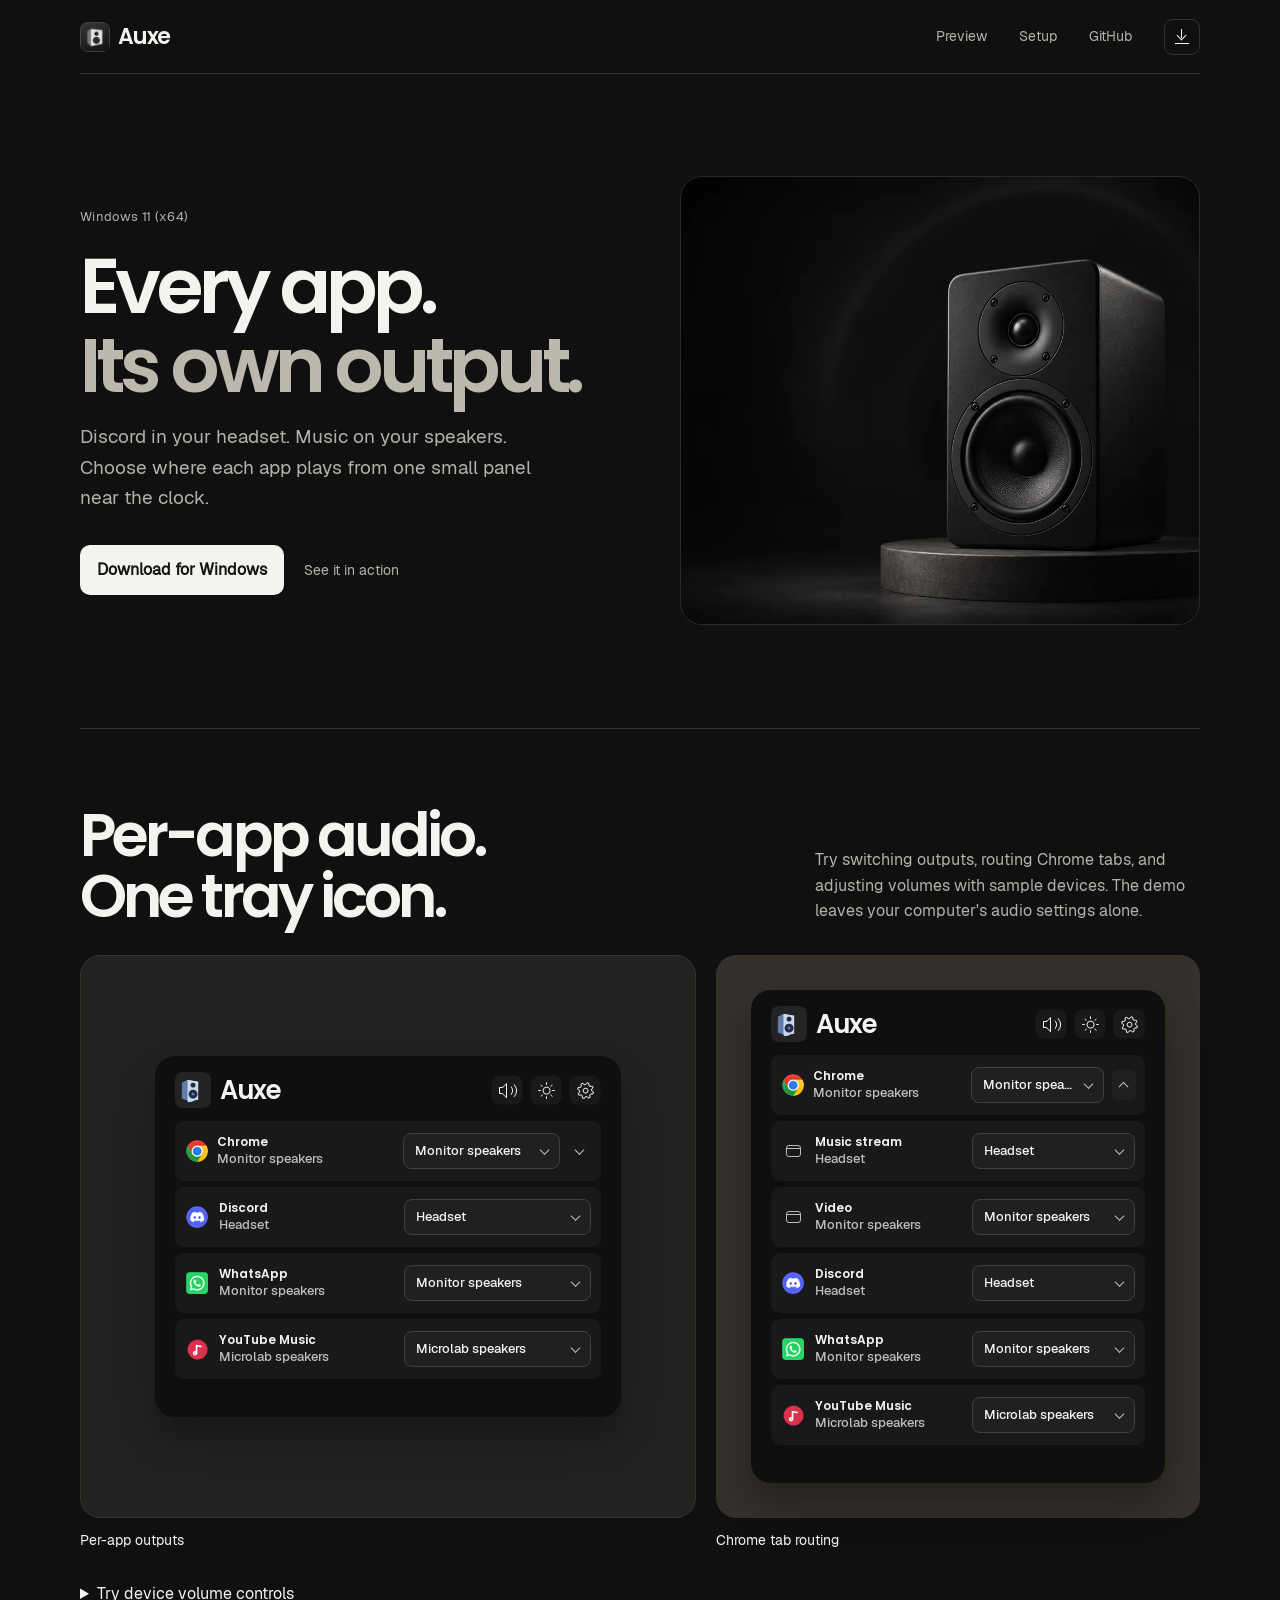
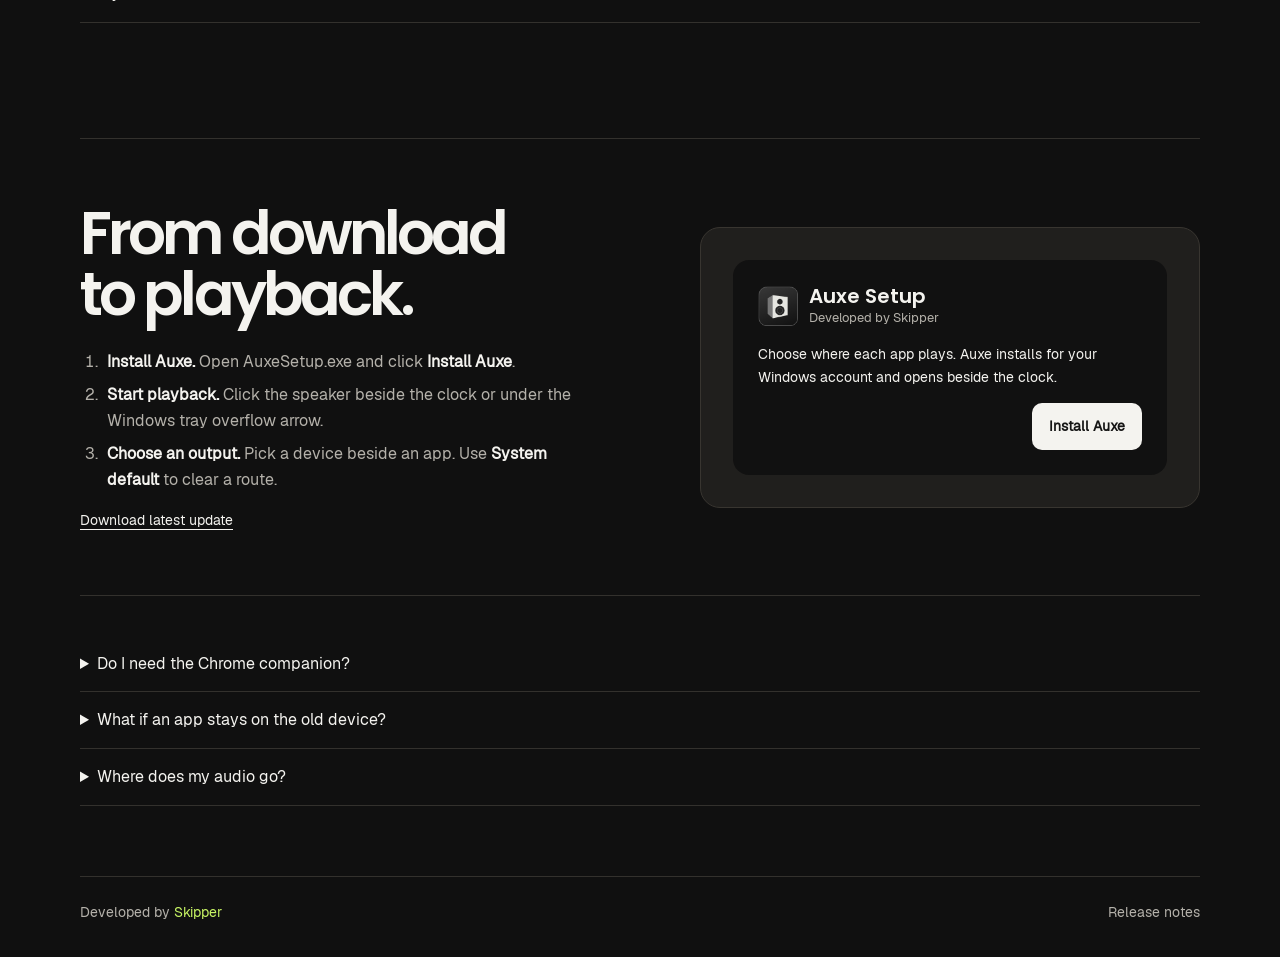
==== commit ba24cd0b: "Match the tray menu typography and rounded picker" ====
--- a/docs/index.html
+++ b/docs/index.html
@@ -8,9 +8,9 @@
   <title>Auxe Windows Audio Router</title>
   <link rel="icon" href="assets/auxe.png" type="image/png">
   <link rel="stylesheet" href="style.css?v=3">
-  <link rel="stylesheet" href="tray-preview.css">
+  <link rel="stylesheet" href="tray-preview.css?v=2">
   <script src="motion.js" defer></script>
-  <script src="tray-preview.js" defer></script>
+  <script src="tray-preview.js?v=2" defer></script>
 </head>
 <body>
   <a class="skip" href="#main">Skip to content</a>
--- a/docs/tray-preview.css
+++ b/docs/tray-preview.css
@@ -1,4 +1,11 @@
-:root { --tray-preview-ready: 1; }
+:root { --tray-preview-ready: 2; }
+
+@font-face {
+  font-family: "Geist Preview";
+  src: url("assets/Geist-Medium.woff2") format("woff2");
+  font-weight: 500;
+  font-display: swap;
+}
 
 .gallery > figure { display: grid; grid-template-rows: 1fr auto; min-width: 0; }
 .gallery .frame[data-demo] { padding: clamp(13px, 3vw, 34px); }
@@ -18,7 +25,7 @@
   color: var(--text);
   color-scheme: dark;
   box-shadow: 0 20px 40px #0005;
-  font: 13.5px/1.25 var(--body);
+  font: 500 13.5px/1.25 "Geist Preview", Geist, "Segoe UI", sans-serif;
 }
 .demo-panel.demo-light {
   --tray: #f6f6f4;
@@ -114,7 +121,7 @@
 .demo-select select {
   appearance: none; width: 100%; min-width: 0; height: 36px; padding: 0 25px 0 11px;
   border: 1px solid var(--edge); border-radius: 8px; background: var(--control); color: var(--text);
-  font: 13px var(--body); text-overflow: ellipsis; cursor: pointer;
+  font: inherit; font-size: 13px; text-overflow: ellipsis; cursor: pointer;
 }
 .demo-expand { position: relative; width: 24px; height: 30px; border: 0; border-radius: 6px; background: transparent; cursor: pointer; }
 .demo-expand:hover, .demo-expand[aria-expanded="true"] { background: var(--control); }
@@ -136,3 +143,26 @@
   .demo-select select { padding-left: 6px; font-size: 12px; }
   .demo-identity small { font-size: 11px; }
 }
+
+@supports (appearance: base-select) {
+  .demo-select select, .demo-select select::picker(select) { appearance: base-select; }
+  .demo-select select::picker-icon { display: none; }
+  .demo-select select::picker(select) {
+    min-width: max(100%, 170px);
+    margin-block: 4px;
+    padding: 4px;
+    border: 1px solid var(--edge);
+    border-radius: 10px;
+    background: var(--control);
+    color: var(--text);
+    box-shadow: 0 10px 24px #0005;
+    font: inherit;
+  }
+  .demo-select select option { min-height: 32px; padding: 6px 8px; border-radius: 6px; }
+  .demo-select select option:hover, .demo-select select option:focus-visible, .demo-select select option:checked {
+    background: var(--row);
+  }
+  .demo-select select option::checkmark { color: var(--text); }
+  .demo-select select:open { border-color: var(--muted-text); }
+  .demo-select:has(select:open)::after { transform: translateY(-25%) rotate(225deg); }
+}
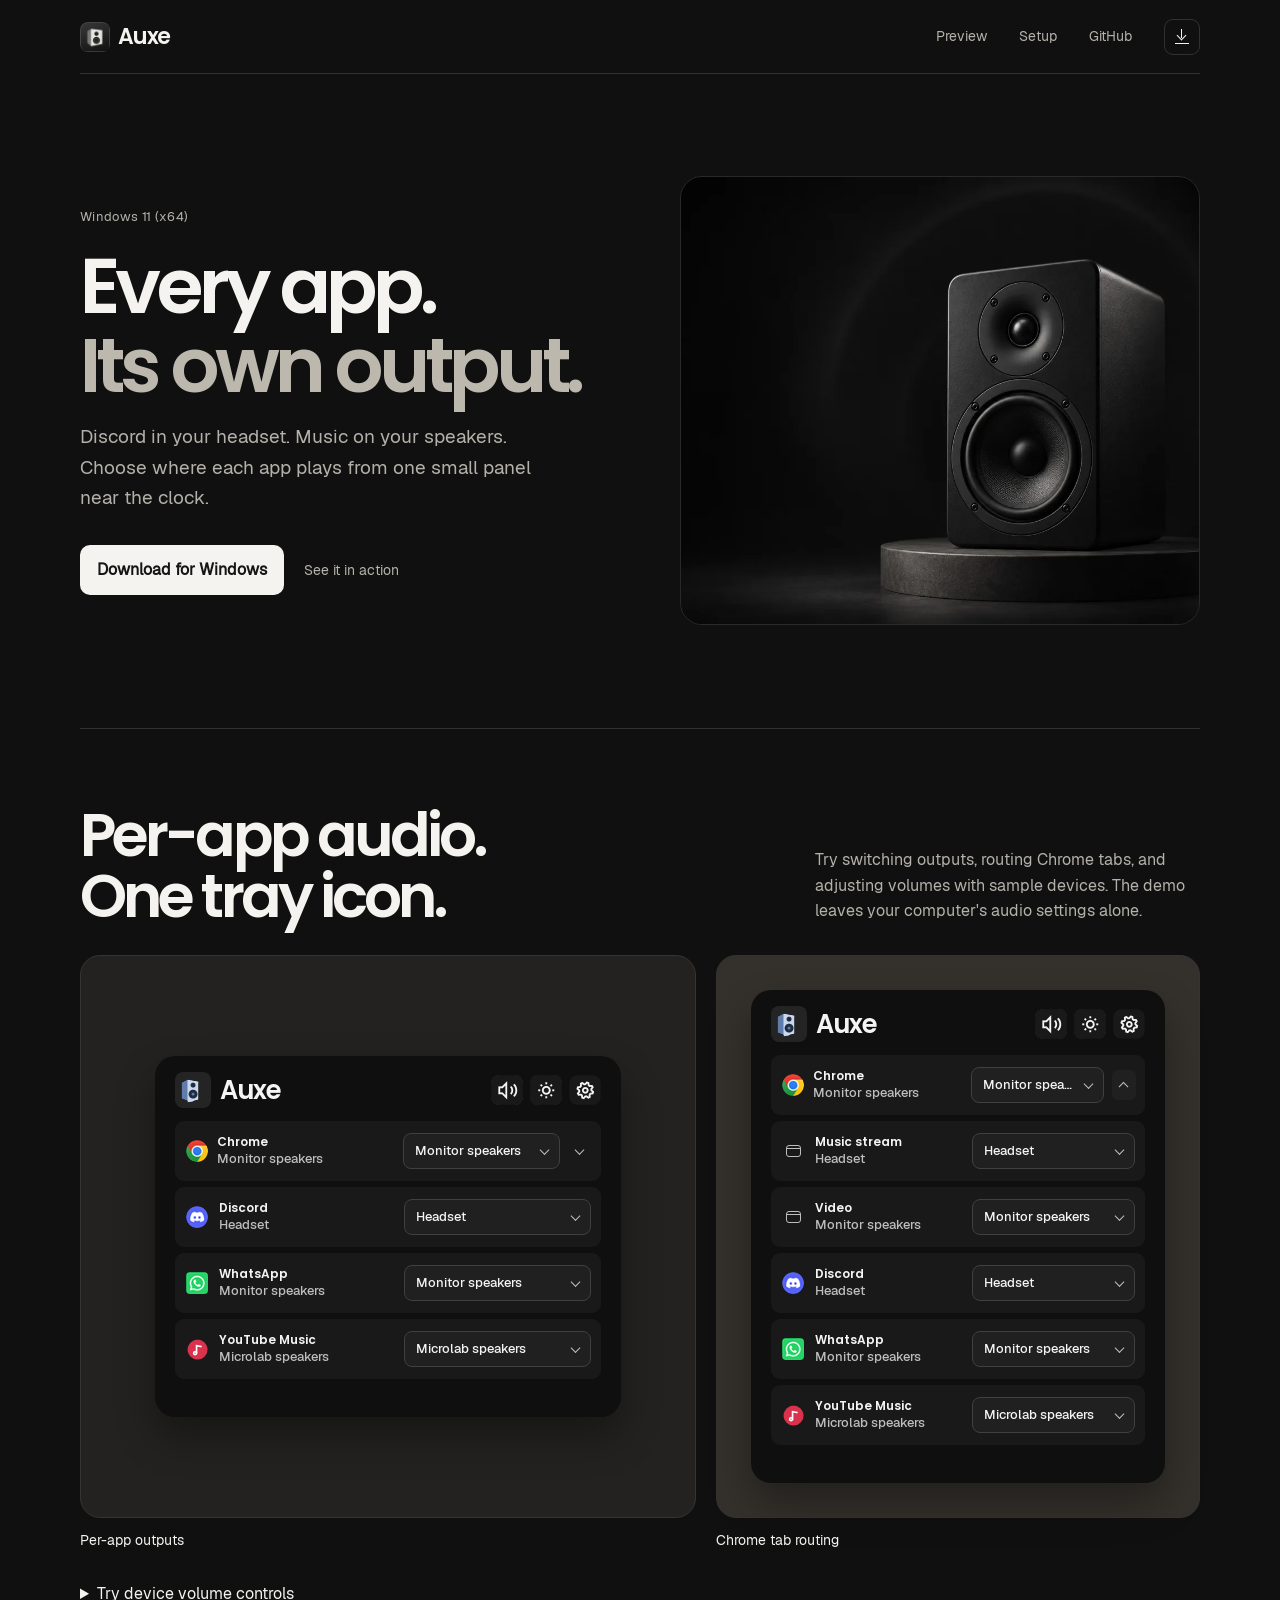
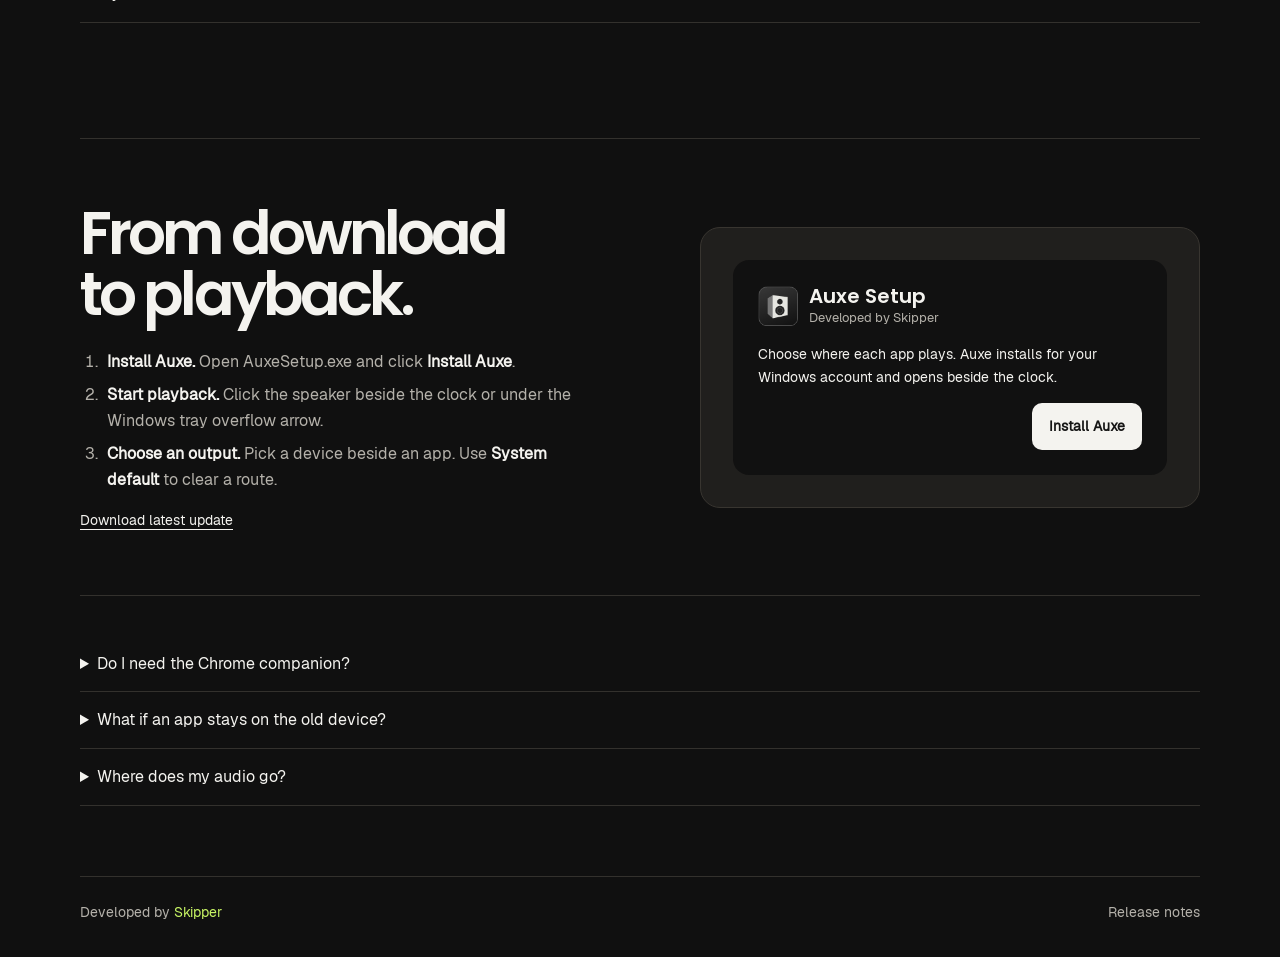
==== commit cfe24c25: "Keep preview icons crisp and constrain menus" ====
--- a/docs/index.html
+++ b/docs/index.html
@@ -8,9 +8,9 @@
   <title>Auxe Windows Audio Router</title>
   <link rel="icon" href="assets/auxe.png" type="image/png">
   <link rel="stylesheet" href="style.css?v=3">
-  <link rel="stylesheet" href="tray-preview.css?v=2">
+  <link rel="stylesheet" href="tray-preview.css?v=4">
   <script src="motion.js" defer></script>
-  <script src="tray-preview.js?v=2" defer></script>
+  <script src="tray-preview.js?v=4" defer></script>
 </head>
 <body>
   <a class="skip" href="#main">Skip to content</a>
--- a/docs/tray-preview.css
+++ b/docs/tray-preview.css
@@ -1,4 +1,4 @@
-:root { --tray-preview-ready: 2; }
+:root { --tray-preview-ready: 4; }
 
 @font-face {
   font-family: "Geist Preview";
@@ -11,7 +11,9 @@
 .gallery .frame[data-demo] { padding: clamp(13px, 3vw, 34px); }
 
 .demo-panel {
+  --toolbar-row: 0px;
   --tray: #0f0f0f;
+  --tray-icons: url("assets/app-outputs.png");
   --row: #191919;
   --control: #202020;
   --edge: #404040;
@@ -28,7 +30,9 @@
   font: 500 13.5px/1.25 "Geist Preview", Geist, "Segoe UI", sans-serif;
 }
 .demo-panel.demo-light {
+  --toolbar-row: -30px;
   --tray: #f6f6f4;
+  --tray-icons: url("assets/light-mode.png");
   --row: #fff;
   --control: #f0f1f4;
   --edge: #cccdd1;
@@ -42,7 +46,7 @@
 .demo-logo, .demo-app-icon, .demo-header-button {
   display: block;
   flex: 0 0 auto;
-  background-image: url("assets/app-outputs.png");
+  background-image: var(--tray-icons);
   background-repeat: no-repeat;
 }
 .demo-logo { width: 36px; height: 36px; border-radius: 8px; background-position: -20px -16px; }
@@ -51,28 +55,21 @@
   display: block;
   width: 32px;
   height: 30px;
+  overflow: hidden;
+  background-image: url("assets/tray-toolbar.png");
+  background-size: 96px 60px;
+  background-clip: padding-box;
   padding: 0;
   border: 0;
   border-radius: 8px;
   cursor: pointer;
 }
-.demo-speaker { background-position: -334px -19px; }
-.demo-theme { background-position: -374px -19px; }
-.demo-gear { background-position: -414px -19px; list-style: none; }
+.demo-speaker { background-position: 0 var(--toolbar-row); }
+.demo-theme { background-position: -32px var(--toolbar-row); }
+.demo-gear { background-position: -64px var(--toolbar-row); list-style: none; }
 .demo-gear::-webkit-details-marker { display: none; }
-.demo-light .demo-header-button { filter: invert(.85); }
-.demo-light .demo-theme::after {
-  content: "";
-  display: block;
-  width: 11px;
-  height: 11px;
-  border-radius: 50%;
-  box-shadow: -3px 2px 0 1px #fff;
-  margin: -1px 0 0 3px;
-}
-.demo-light .demo-theme { background-color: #191919; background-image: none; }
 .demo-toolbar button:hover, .demo-gear:hover { filter: brightness(1.24); }
-.demo-light .demo-toolbar button:hover, .demo-light .demo-gear:hover { filter: invert(.85) brightness(.93); }
+.demo-light .demo-toolbar button:hover, .demo-light .demo-gear:hover { filter: brightness(.94); }
 .demo-speaker[aria-pressed="true"] { box-shadow: 0 0 0 1px var(--muted-text); }
 .demo-settings { position: relative; padding: 0; border: 0; }
 .demo-menu {
@@ -121,11 +118,12 @@
 .demo-select select {
   appearance: none; width: 100%; min-width: 0; height: 36px; padding: 0 25px 0 11px;
   border: 1px solid var(--edge); border-radius: 8px; background: var(--control); color: var(--text);
-  font: inherit; font-size: 13px; text-overflow: ellipsis; cursor: pointer;
+  font: inherit; font-size: 13px; white-space: nowrap; overflow: hidden; text-overflow: ellipsis; cursor: pointer;
 }
 .demo-expand { position: relative; width: 24px; height: 30px; border: 0; border-radius: 6px; background: transparent; cursor: pointer; }
 .demo-expand:hover, .demo-expand[aria-expanded="true"] { background: var(--control); }
 .demo-panel :is(button, input, select, summary, a):focus-visible { outline: 2px solid var(--text); outline-offset: 2px; }
+.demo-panel .demo-header-button:focus-visible { outline-offset: -2px; }
 .demo-level { padding-inline: 14px; }
 .demo-level > div { display: grid; grid-template-columns: minmax(0, 1fr) 38px; align-items: center; gap: 12px; }
 .demo-level input { width: 100%; margin: 5px 0 0; accent-color: var(--text); cursor: pointer; }
@@ -137,7 +135,7 @@
   .demo-toolbar { gap: 3px; }
   .demo-heading { gap: 5px; }
   .demo-logo { transform: scale(.8); }
-  .demo-header-button { transform: scale(.88); }
+
   .demo-row { gap: 6px; padding-inline: 6px; }
   .demo-row.includes-tabs { gap: 4px; }
   .demo-select select { padding-left: 6px; font-size: 12px; }
@@ -148,7 +146,9 @@
   .demo-select select, .demo-select select::picker(select) { appearance: base-select; }
   .demo-select select::picker-icon { display: none; }
   .demo-select select::picker(select) {
-    min-width: max(100%, 170px);
+    inline-size: max-content;
+    min-inline-size: min(170px, calc(100vw - 24px));
+    max-inline-size: min(240px, calc(100vw - 24px));
     margin-block: 4px;
     padding: 4px;
     border: 1px solid var(--edge);
